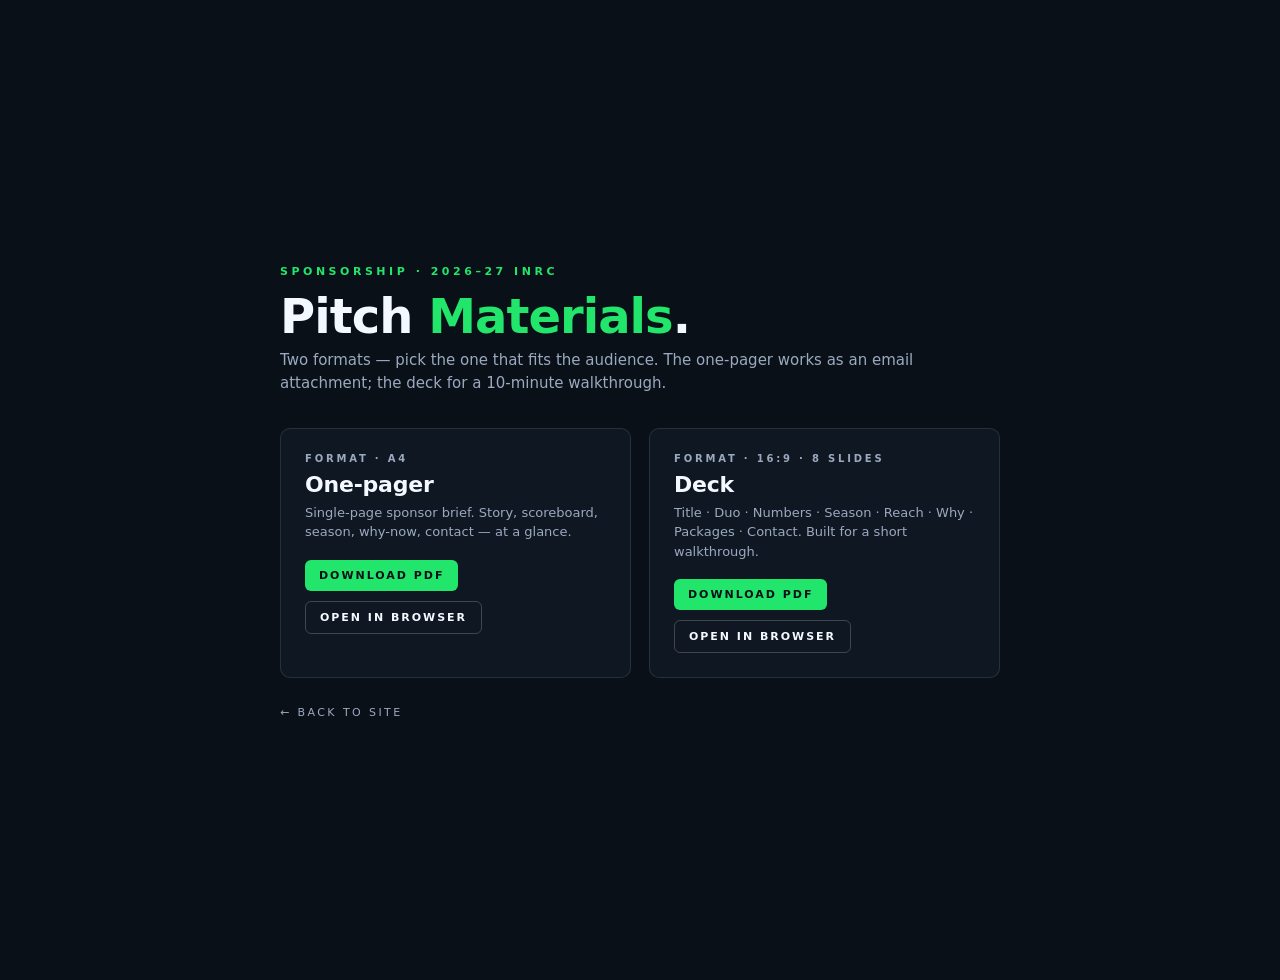
==== pitch/index.html @ 0ff7aa81 "Add pitch one-pager + 8-slide deck (HTML + PDF) New /pitch/ folder with: - one-pager.html — A4 portr" ====
<!DOCTYPE html>
<html lang="en">
<head>
<meta charset="UTF-8" />
<meta name="viewport" content="width=device-width, initial-scale=1" />
<title>Pitch Materials — Abhimanyu &amp; Vijay · INRC 2026–27</title>
<style>
  body { margin:0; background:#0a1018; color:#f4f8ff; font-family:-apple-system,BlinkMacSystemFont,'Segoe UI',Inter,system-ui,sans-serif; min-height:100vh; display:flex; align-items:center; justify-content:center; padding:40px 20px; }
  .wrap { max-width: 720px; width:100%; }
  .eyebrow { font-size:11px; letter-spacing:0.32em; color:#22e66b; font-weight:800; text-transform:uppercase; }
  h1 { font-size: clamp(32px, 5vw, 48px); line-height:1.05; margin: 12px 0 8px; letter-spacing:-0.02em; font-weight: 800; }
  h1 .a { color:#22e66b; }
  p.lede { color:#9ba9c0; font-size:15px; margin: 0 0 32px; line-height:1.55; }
  .grid { display:grid; grid-template-columns: 1fr 1fr; gap:18px; }
  @media (max-width: 600px) { .grid { grid-template-columns: 1fr; } }
  .card { background:#0f1722; border:1px solid rgba(255,255,255,0.10); border-radius:10px; padding:24px; transition: border-color .2s ease, transform .2s ease; }
  .card:hover { border-color: #22e66b; transform: translateY(-2px); }
  .card .t { font-size:10px; letter-spacing:0.28em; color:#9ba9c0; text-transform:uppercase; font-weight:700; }
  .card h3 { font-size:22px; margin:8px 0 6px; letter-spacing:-0.01em; }
  .card p { color:#9ba9c0; font-size:13px; margin:0 0 18px; line-height:1.5; }
  .card .actions { display:flex; gap:10px; flex-wrap:wrap; }
  .btn { display:inline-flex; align-items:center; gap:6px; padding:9px 14px; border-radius:6px; font-size:11px; font-weight:800; letter-spacing:0.18em; text-transform:uppercase; text-decoration:none; transition: all .15s ease; }
  .btn-primary { background:#22e66b; color:#0a1018; }
  .btn-primary:hover { background:#1bd35d; }
  .btn-ghost { border:1px solid rgba(255,255,255,0.20); color:#f4f8ff; }
  .btn-ghost:hover { border-color:#22e66b; color:#22e66b; }
  .back { display:inline-block; margin-top:28px; color:#9ba9c0; font-size:11px; letter-spacing:0.22em; text-transform:uppercase; text-decoration:none; }
  .back:hover { color:#22e66b; }
</style>
</head>
<body>
<div class="wrap">
  <span class="eyebrow">Sponsorship · 2026–27 INRC</span>
  <h1>Pitch <span class="a">Materials</span>.</h1>
  <p class="lede">Two formats — pick the one that fits the audience. The one-pager works as an email attachment; the deck for a 10-minute walkthrough.</p>

  <div class="grid">
    <div class="card">
      <div class="t">Format · A4</div>
      <h3>One-pager</h3>
      <p>Single-page sponsor brief. Story, scoreboard, season, why-now, contact — at a glance.</p>
      <div class="actions">
        <a class="btn btn-primary" href="abhimanyu-vijay-one-pager.pdf" download>Download PDF</a>
        <a class="btn btn-ghost" href="one-pager.html" target="_blank">Open in browser</a>
      </div>
    </div>
    <div class="card">
      <div class="t">Format · 16:9 · 8 slides</div>
      <h3>Deck</h3>
      <p>Title · Duo · Numbers · Season · Reach · Why · Packages · Contact. Built for a short walkthrough.</p>
      <div class="actions">
        <a class="btn btn-primary" href="abhimanyu-vijay-deck.pdf" download>Download PDF</a>
        <a class="btn btn-ghost" href="deck.html" target="_blank">Open in browser</a>
      </div>
    </div>
  </div>

  <a class="back" href="../index.html">← Back to site</a>
</div>
</body>
</html>
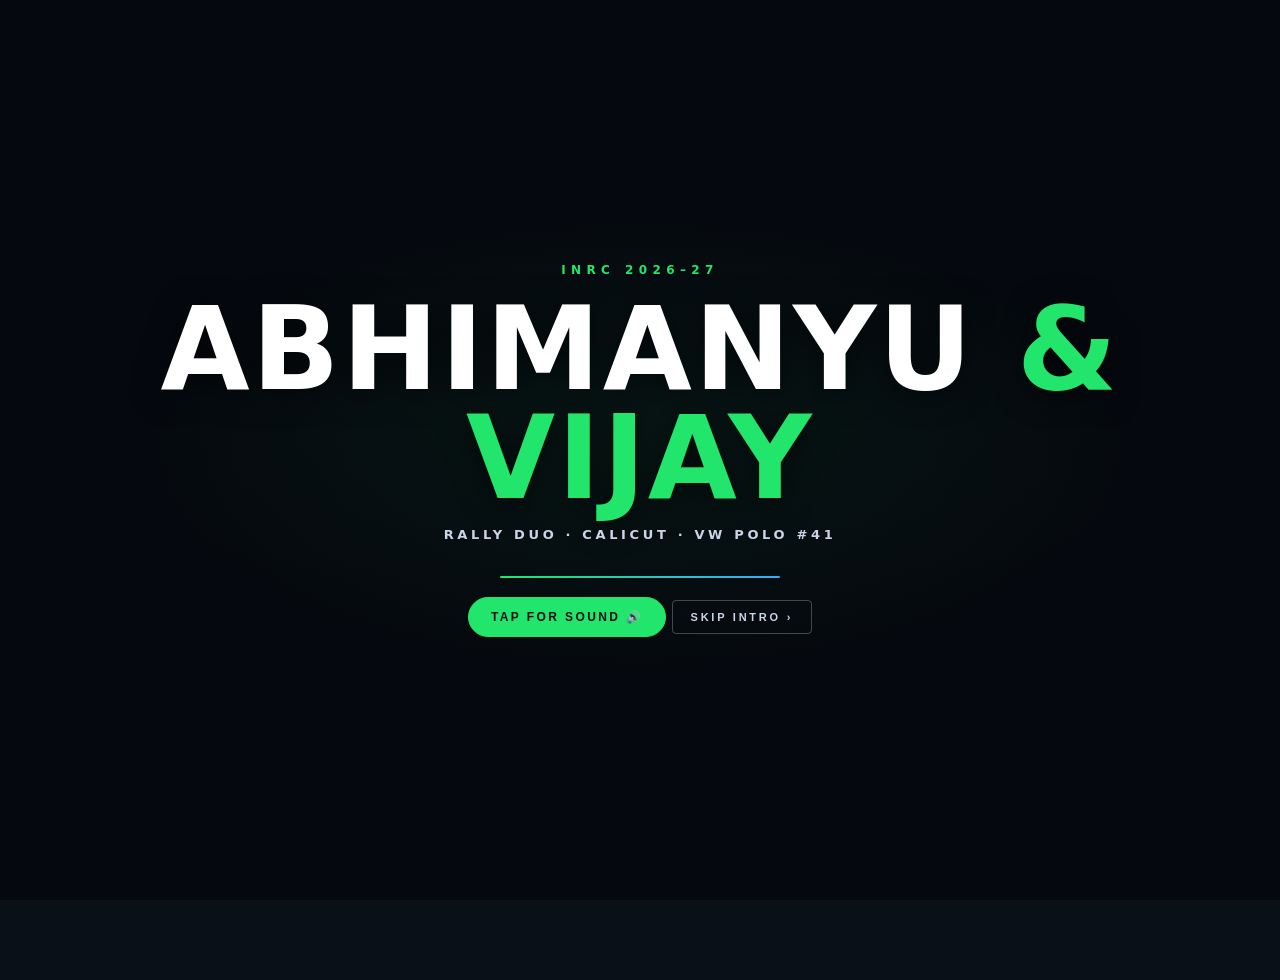
==== commit c176912c: "Production polish: hero CTA fix, OG tags, favicon, pitch loader, brand alignment Team validation pas" ====
--- a/pitch/index.html
+++ b/pitch/index.html
@@ -4,6 +4,26 @@
 <meta charset="UTF-8" />
 <meta name="viewport" content="width=device-width, initial-scale=1" />
 <title>Pitch Materials — Abhimanyu &amp; Vijay · INRC 2026–27</title>
+<meta name="description" content="One-pager and 8-slide deck for the 2026–27 INRC sponsorship campaign — download PDF or open in browser." />
+
+<!-- Favicon -->
+<link rel="icon" type="image/svg+xml" href="data:image/svg+xml,%3Csvg xmlns='http://www.w3.org/2000/svg' viewBox='0 0 64 64'%3E%3Crect width='64' height='64' rx='10' fill='%230a1018'/%3E%3Ctext x='32' y='46' text-anchor='middle' font-family='Arial Black,Arial,sans-serif' font-size='36' font-weight='900' fill='%2322e66b'%3E41%3C/text%3E%3C/svg%3E" />
+<link rel="apple-touch-icon" href="../assets/images/portrait-color.png" />
+
+<!-- Open Graph / Twitter -->
+<meta property="og:type" content="website" />
+<meta property="og:site_name" content="Abhimanyu &amp; Vijay · Rally Duo" />
+<meta property="og:title" content="Pitch Materials — Abhimanyu &amp; Vijay · INRC 2026–27" />
+<meta property="og:description" content="One-pager and 8-slide deck for the 2026–27 INRC sponsorship campaign." />
+<meta property="og:url" content="https://abhimanyusajeevan.github.io/abhimanyu-site/pitch/" />
+<meta property="og:image" content="https://abhimanyusajeevan.github.io/abhimanyu-site/assets/images/action-indore.jpg" />
+<meta property="og:locale" content="en_IN" />
+<meta name="twitter:card" content="summary_large_image" />
+<meta name="twitter:title" content="Pitch Materials — Abhimanyu &amp; Vijay · INRC 2026–27" />
+<meta name="twitter:description" content="One-pager and 8-slide deck for the 2026–27 INRC sponsorship campaign." />
+<meta name="twitter:image" content="https://abhimanyusajeevan.github.io/abhimanyu-site/assets/images/action-indore.jpg" />
+
+<link rel="stylesheet" href="../assets/css/chrome.css" />
 <style>
   body { margin:0; background:#0a1018; color:#f4f8ff; font-family:-apple-system,BlinkMacSystemFont,'Segoe UI',Inter,system-ui,sans-serif; min-height:100vh; display:flex; align-items:center; justify-content:center; padding:40px 20px; }
   .wrap { max-width: 720px; width:100%; }
@@ -57,5 +77,6 @@
 
   <a class="back" href="../index.html">← Back to site</a>
 </div>
+<script src="../assets/js/main.js"></script>
 </body>
 </html>
--- a/assets/css/chrome.css
+++ b/assets/css/chrome.css
@@ -0,0 +1,241 @@
+/* ==========================================================
+   chrome.css — shared site chrome (loader + floating CTAs)
+   Loaded on pitch pages (which don't include styles.css) so the
+   intro loader + floater can appear site-wide. On main pages
+   these rules are already defined in styles.css; re-linking here
+   is harmless (identical declarations).
+   ========================================================== */
+
+:root {
+  --chrome-accent: #22e66b;
+  --chrome-bg:     #05080e;
+  --chrome-text:   #f4f8ff;
+  --chrome-mute:   #c9d5e8;
+  --chrome-line:   rgba(255,255,255,0.15);
+}
+
+/* ---------- Intro loader ---------- */
+html.is-loading { overflow: hidden; }
+.site-loader {
+  position: fixed; inset: 0;
+  z-index: 9999;
+  background: var(--chrome-bg);
+  display: flex; align-items: center; justify-content: center;
+  overflow: hidden;
+  animation: loader-in 0.4s ease both;
+  font-family: -apple-system, BlinkMacSystemFont, 'Segoe UI', Inter, system-ui, sans-serif;
+}
+.site-loader__video {
+  position: absolute; inset: 0;
+  width: 100%; height: 100%;
+  object-fit: cover;
+  filter: contrast(1.08) saturate(1.1) brightness(0.9);
+}
+.site-loader__overlay {
+  position: absolute; inset: 0;
+  background:
+    linear-gradient(180deg, rgba(5,8,14,0.55) 0%, rgba(5,8,14,0.35) 45%, rgba(5,8,14,0.85) 100%),
+    radial-gradient(ellipse 60% 40% at 50% 50%, rgba(34,230,107,0.10), transparent 70%);
+}
+.site-loader__content {
+  position: relative;
+  text-align: center;
+  padding: 0 24px;
+  animation: loader-text 0.9s 0.15s cubic-bezier(0.2,0.8,0.2,1) both;
+}
+.site-loader__eyebrow {
+  font-weight: 800;
+  font-size: 12px;
+  letter-spacing: 0.45em;
+  color: var(--chrome-accent);
+  margin-bottom: 18px;
+  text-transform: uppercase;
+}
+.site-loader__title {
+  font-size: clamp(56px, 9vw, 128px);
+  line-height: 0.95;
+  color: #fff;
+  letter-spacing: 0.02em;
+  font-weight: 900;
+  text-shadow: 0 4px 30px rgba(0,0,0,0.55);
+  text-transform: uppercase;
+}
+.site-loader__title span { color: var(--chrome-accent); }
+.site-loader__sub {
+  font-weight: 600;
+  letter-spacing: 0.28em;
+  font-size: 13px;
+  text-transform: uppercase;
+  color: var(--chrome-mute);
+  margin-top: 14px;
+}
+.site-loader__bar {
+  width: min(280px, 60vw);
+  height: 2px;
+  margin: 34px auto 0;
+  background: rgba(255,255,255,0.12);
+  border-radius: 1px;
+  overflow: hidden;
+}
+.site-loader__bar span {
+  display: block;
+  height: 100%;
+  width: 30%;
+  background: linear-gradient(90deg, var(--chrome-accent), #38a9ff);
+  animation: loader-bar 3.6s cubic-bezier(0.65, 0.05, 0.35, 1) forwards;
+}
+.site-loader__skip {
+  margin-top: 22px;
+  background: transparent;
+  border: 1px solid rgba(255,255,255,0.25);
+  color: var(--chrome-mute);
+  padding: 10px 18px;
+  border-radius: 4px;
+  font-size: 11px;
+  font-weight: 700;
+  letter-spacing: 0.25em;
+  text-transform: uppercase;
+  cursor: pointer;
+  transition: all 0.2s ease;
+}
+.site-loader__skip:hover { border-color: var(--chrome-accent); color: var(--chrome-accent); }
+.site-loader__sound {
+  margin-top: 18px;
+  background: var(--chrome-accent);
+  border: 1px solid var(--chrome-accent);
+  color: #0a1018;
+  padding: 12px 22px;
+  border-radius: 999px;
+  font-size: 12px;
+  font-weight: 800;
+  letter-spacing: 0.2em;
+  text-transform: uppercase;
+  cursor: pointer;
+  transition: all 0.2s ease;
+  box-shadow: 0 0 0 0 rgba(34,230,107,0.4);
+  animation: sound-pulse 1.8s ease-in-out infinite;
+}
+.site-loader__sound:hover { transform: translateY(-1px); }
+.site-loader.has-sound .site-loader__sound { display: none; }
+@keyframes sound-pulse {
+  0%, 100% { box-shadow: 0 0 0 0 rgba(34,230,107,0.6); }
+  50%      { box-shadow: 0 0 0 14px rgba(34,230,107,0); }
+}
+.site-loader.is-out { animation: loader-out 0.8s ease forwards; }
+@keyframes loader-in  { from { opacity: 0; } to { opacity: 1; } }
+@keyframes loader-out { from { opacity: 1; } to { opacity: 0; visibility: hidden; } }
+@keyframes loader-text {
+  from { opacity: 0; transform: translateY(14px); }
+  to   { opacity: 1; transform: translateY(0); }
+}
+@keyframes loader-bar  { from { width: 0%; } to { width: 100%; } }
+@media (prefers-reduced-motion: reduce) {
+  .site-loader { display: none !important; }
+}
+
+/* ---------- Floating CTAs (proposal + contact) ---------- */
+.floater {
+  position: fixed;
+  bottom: 24px;
+  right: 24px;
+  z-index: 120;
+  display: flex;
+  flex-direction: column;
+  gap: 10px;
+  align-items: flex-end;
+  opacity: 0;
+  pointer-events: none;
+  transform: translateY(20px) scale(0.96);
+  transition: opacity 0.35s ease, transform 0.4s cubic-bezier(0.2, 0.8, 0.2, 1);
+  font-family: -apple-system, BlinkMacSystemFont, 'Segoe UI', Inter, system-ui, sans-serif;
+}
+.floater.is-visible {
+  opacity: 1;
+  pointer-events: auto;
+  transform: translateY(0) scale(1);
+}
+.floater-btn {
+  display: inline-flex;
+  align-items: center;
+  gap: 12px;
+  padding: 18px 28px;
+  border-radius: 999px;
+  font-weight: 800;
+  font-size: 14px;
+  letter-spacing: 0.22em;
+  text-transform: uppercase;
+  border: 1.5px solid var(--chrome-line);
+  background: rgba(10,16,24,0.95);
+  backdrop-filter: blur(14px);
+  -webkit-backdrop-filter: blur(14px);
+  color: var(--chrome-text);
+  box-shadow: 0 16px 48px rgba(0,0,0,0.55), 0 0 0 1px rgba(255,255,255,0.04) inset;
+  transition: all 0.25s ease;
+  cursor: pointer;
+  white-space: nowrap;
+  text-decoration: none;
+}
+.floater-btn:hover {
+  transform: translateY(-2px);
+  border-color: var(--chrome-accent);
+  color: var(--chrome-accent);
+}
+.floater-btn.is-primary {
+  background: var(--chrome-accent);
+  color: #0a0a0a;
+  border-color: var(--chrome-accent);
+  font-size: 15px;
+  padding: 20px 30px;
+  box-shadow: 0 18px 54px rgba(34,230,107,0.55), 0 0 0 1px rgba(0,0,0,0.1) inset;
+  position: relative;
+  overflow: visible;
+}
+.floater-btn.is-primary:hover {
+  background: #fff;
+  color: #0a0a0a;
+  border-color: #fff;
+  box-shadow: 0 18px 50px rgba(34,230,107,0.5);
+}
+.floater-btn svg { width: 18px; height: 18px; }
+.floater-btn.is-primary svg { width: 20px; height: 20px; }
+.floater-btn.is-primary::after {
+  content: '';
+  position: absolute;
+  inset: 0;
+  border-radius: 999px;
+  border: 2px solid var(--chrome-accent);
+  opacity: 0;
+  animation: floater-ring 2.4s ease-out infinite;
+  pointer-events: none;
+}
+@keyframes floater-ring {
+  0%   { opacity: 0.55; transform: scale(1); }
+  100% { opacity: 0; transform: scale(1.35); }
+}
+.floater-close {
+  align-self: flex-end;
+  margin-bottom: -4px;
+  width: 22px; height: 22px;
+  border-radius: 50%;
+  background: rgba(10,16,24,0.92);
+  border: 1px solid var(--chrome-line);
+  color: var(--chrome-mute);
+  display: none;
+  cursor: pointer;
+  font-size: 14px;
+  line-height: 1;
+}
+.floater.is-dismissed { display: none; }
+
+@media (max-width: 768px) {
+  .floater { bottom: 16px; right: 16px; gap: 8px; }
+  .floater-btn { padding: 14px 20px; font-size: 12px; letter-spacing: 0.18em; }
+  .floater-btn.is-primary { padding: 15px 22px; font-size: 13px; }
+  .floater-btn .label-long { display: none; }
+  .floater-close { display: inline-flex; align-items: center; justify-content: center; }
+}
+
+/* Hide loader + floater on print */
+@media print {
+  .site-loader, .floater { display: none !important; }
+}
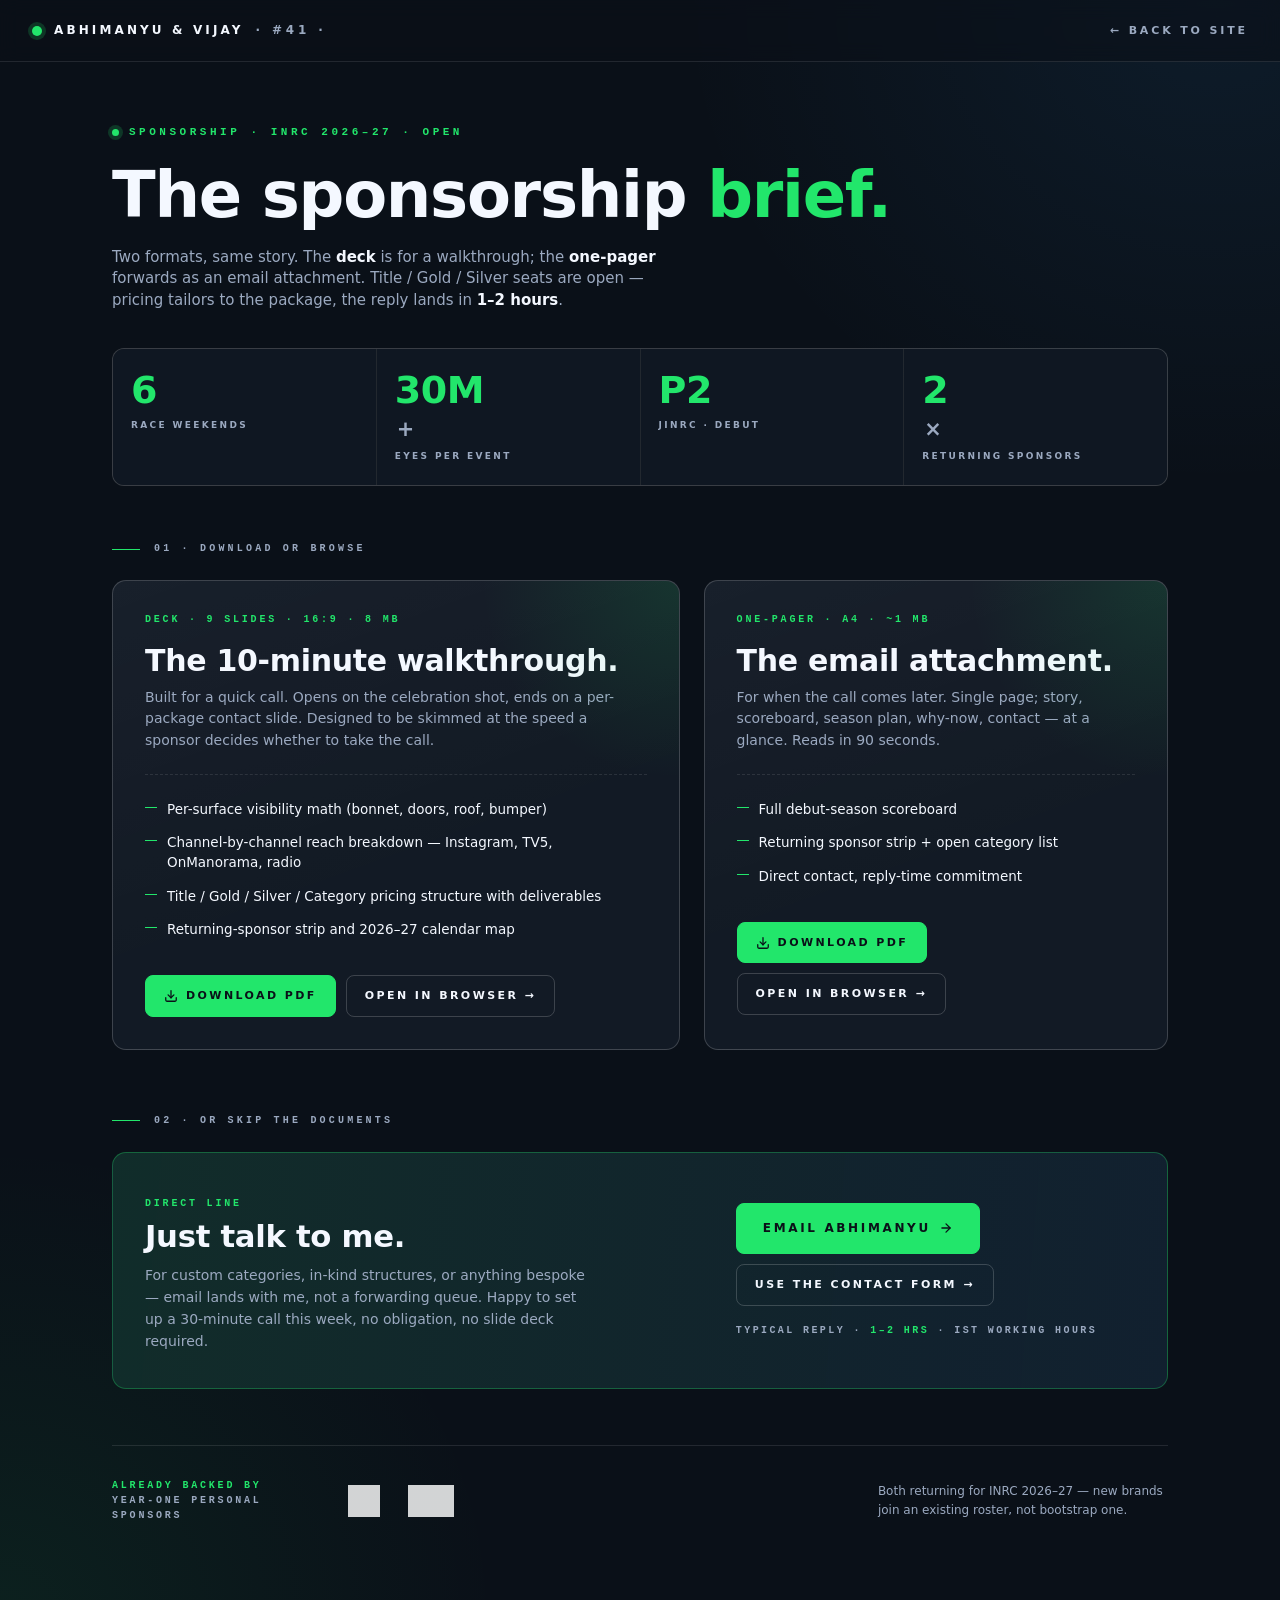
==== commit 405a89af: "Proposal page: rewrite as a sponsor-facing brief, not a file picker The previous /pitch/ landing pag" ====
--- a/pitch/index.html
+++ b/pitch/index.html
@@ -4,7 +4,7 @@
 <meta charset="UTF-8" />
 <meta name="viewport" content="width=device-width, initial-scale=1" />
 <title>Pitch Materials — Abhimanyu &amp; Vijay · INRC 2026–27</title>
-<meta name="description" content="One-pager and 8-slide deck for the 2026–27 INRC sponsorship campaign — download PDF or open in browser." />
+<meta name="description" content="Sponsorship brief for Abhimanyu &amp; Vijay's INRC 2026–27 campaign — deck + one-pager. Title / Gold / Silver seats open. Reply within 1–2 hours." />
 
 <!-- Favicon -->
 <link rel="icon" type="image/svg+xml" href="data:image/svg+xml,%3Csvg xmlns='http://www.w3.org/2000/svg' viewBox='0 0 64 64'%3E%3Crect width='64' height='64' rx='10' fill='%230a1018'/%3E%3Ctext x='32' y='46' text-anchor='middle' font-family='Arial Black,Arial,sans-serif' font-size='36' font-weight='900' fill='%2322e66b'%3E41%3C/text%3E%3C/svg%3E" />
@@ -13,70 +13,504 @@
 <!-- Open Graph / Twitter -->
 <meta property="og:type" content="website" />
 <meta property="og:site_name" content="Abhimanyu &amp; Vijay · Rally Duo" />
-<meta property="og:title" content="Pitch Materials — Abhimanyu &amp; Vijay · INRC 2026–27" />
-<meta property="og:description" content="One-pager and 8-slide deck for the 2026–27 INRC sponsorship campaign." />
+<meta property="og:title" content="Sponsorship Brief — Abhimanyu &amp; Vijay · INRC 2026–27" />
+<meta property="og:description" content="The deck + one-pager for INRC 2026–27. Title / Gold / Silver seats open. Reply within 1–2 hours." />
 <meta property="og:url" content="https://abhimanyusajeevan.github.io/abhimanyu-site/pitch/" />
 <meta property="og:image" content="https://abhimanyusajeevan.github.io/abhimanyu-site/assets/images/action-indore.jpg" />
 <meta property="og:locale" content="en_IN" />
 <meta name="twitter:card" content="summary_large_image" />
-<meta name="twitter:title" content="Pitch Materials — Abhimanyu &amp; Vijay · INRC 2026–27" />
-<meta name="twitter:description" content="One-pager and 8-slide deck for the 2026–27 INRC sponsorship campaign." />
+<meta name="twitter:title" content="Sponsorship Brief — Abhimanyu &amp; Vijay · INRC 2026–27" />
+<meta name="twitter:description" content="The deck + one-pager for INRC 2026–27. Title / Gold / Silver seats open. Reply within 1–2 hours." />
 <meta name="twitter:image" content="https://abhimanyusajeevan.github.io/abhimanyu-site/assets/images/action-indore.jpg" />
 
 <link rel="stylesheet" href="../assets/css/chrome.css" />
 <style>
-  body { margin:0; background:#0a1018; color:#f4f8ff; font-family:-apple-system,BlinkMacSystemFont,'Segoe UI',Inter,system-ui,sans-serif; min-height:100vh; display:flex; align-items:center; justify-content:center; padding:40px 20px; }
-  .wrap { max-width: 720px; width:100%; }
-  .eyebrow { font-size:11px; letter-spacing:0.32em; color:#22e66b; font-weight:800; text-transform:uppercase; }
-  h1 { font-size: clamp(32px, 5vw, 48px); line-height:1.05; margin: 12px 0 8px; letter-spacing:-0.02em; font-weight: 800; }
-  h1 .a { color:#22e66b; }
-  p.lede { color:#9ba9c0; font-size:15px; margin: 0 0 32px; line-height:1.55; }
-  .grid { display:grid; grid-template-columns: 1fr 1fr; gap:18px; }
-  @media (max-width: 600px) { .grid { grid-template-columns: 1fr; } }
-  .card { background:#0f1722; border:1px solid rgba(255,255,255,0.10); border-radius:10px; padding:24px; transition: border-color .2s ease, transform .2s ease; }
-  .card:hover { border-color: #22e66b; transform: translateY(-2px); }
-  .card .t { font-size:10px; letter-spacing:0.28em; color:#9ba9c0; text-transform:uppercase; font-weight:700; }
-  .card h3 { font-size:22px; margin:8px 0 6px; letter-spacing:-0.01em; }
-  .card p { color:#9ba9c0; font-size:13px; margin:0 0 18px; line-height:1.5; }
-  .card .actions { display:flex; gap:10px; flex-wrap:wrap; }
-  .btn { display:inline-flex; align-items:center; gap:6px; padding:9px 14px; border-radius:6px; font-size:11px; font-weight:800; letter-spacing:0.18em; text-transform:uppercase; text-decoration:none; transition: all .15s ease; }
-  .btn-primary { background:#22e66b; color:#0a1018; }
-  .btn-primary:hover { background:#1bd35d; }
-  .btn-ghost { border:1px solid rgba(255,255,255,0.20); color:#f4f8ff; }
-  .btn-ghost:hover { border-color:#22e66b; color:#22e66b; }
-  .back { display:inline-block; margin-top:28px; color:#9ba9c0; font-size:11px; letter-spacing:0.22em; text-transform:uppercase; text-decoration:none; }
-  .back:hover { color:#22e66b; }
+  :root {
+    --bg:      #0a1018;
+    --bg-2:    #0f1722;
+    --line:    rgba(255,255,255,0.10);
+    --line-2:  rgba(255,255,255,0.18);
+    --text:    #f4f8ff;
+    --mute:    #9ba9c0;
+    --accent:  #22e66b;
+    --blue:    #38a9ff;
+  }
+  * { box-sizing: border-box; }
+  html, body { margin: 0; }
+  body {
+    background:
+      radial-gradient(ellipse 70% 50% at 95% 0%, rgba(56,169,255,0.08), transparent 60%),
+      radial-gradient(ellipse 60% 45% at 0% 100%, rgba(34,230,107,0.08), transparent 65%),
+      var(--bg);
+    color: var(--text);
+    font-family: -apple-system, BlinkMacSystemFont, 'Segoe UI', Inter, system-ui, sans-serif;
+    min-height: 100vh;
+    line-height: 1.45;
+  }
+
+  /* ── Top nav strip ───────────────────────────────────────── */
+  .pitch-nav {
+    display: flex; align-items: center; justify-content: space-between;
+    padding: 22px 32px;
+    border-bottom: 1px solid var(--line);
+    background: rgba(10,16,24,0.6);
+    backdrop-filter: blur(10px);
+    -webkit-backdrop-filter: blur(10px);
+    position: sticky; top: 0; z-index: 10;
+  }
+  .pitch-brand {
+    display: inline-flex; align-items: center; gap: 12px;
+    font-size: 12px;
+    font-weight: 800;
+    letter-spacing: 0.26em;
+    color: var(--text);
+  }
+  .pitch-brand .dot {
+    width: 10px; height: 10px;
+    background: var(--accent);
+    border-radius: 50%;
+    box-shadow: 0 0 0 4px rgba(34,230,107,0.18);
+  }
+  .pitch-brand .sub { color: var(--mute); font-weight: 600; letter-spacing: 0.32em; }
+  .pitch-back {
+    color: var(--mute);
+    font-size: 11px;
+    letter-spacing: 0.26em;
+    text-transform: uppercase;
+    text-decoration: none;
+    font-weight: 700;
+    transition: color 0.2s ease;
+  }
+  .pitch-back:hover { color: var(--accent); }
+
+  /* ── Layout container ─────────────────────────────────────── */
+  .pitch-wrap {
+    max-width: 1120px;
+    margin: 0 auto;
+    padding: 56px 32px 96px;
+  }
+
+  /* ── Hero block ───────────────────────────────────────────── */
+  .pitch-hero { margin-bottom: 56px; }
+  .pitch-hero .eyebrow {
+    display: inline-block;
+    font-family: 'Menlo', 'Courier New', monospace;
+    font-size: 11px;
+    letter-spacing: 0.32em;
+    color: var(--accent);
+    font-weight: 700;
+    text-transform: uppercase;
+    margin-bottom: 22px;
+  }
+  .pitch-hero .eyebrow::before {
+    content: '';
+    display: inline-block;
+    width: 7px; height: 7px;
+    border-radius: 50%;
+    background: var(--accent);
+    box-shadow: 0 0 0 4px rgba(34,230,107,0.18);
+    margin-right: 10px;
+    vertical-align: middle;
+    animation: dot-pulse 1.6s ease-in-out infinite;
+  }
+  @keyframes dot-pulse {
+    0%, 100% { box-shadow: 0 0 0 4px rgba(34,230,107,0.18); }
+    50%      { box-shadow: 0 0 0 8px rgba(34,230,107,0); }
+  }
+  .pitch-hero h1 {
+    font-size: clamp(36px, 5.5vw, 64px);
+    line-height: 1.02;
+    letter-spacing: -0.02em;
+    margin: 0 0 18px;
+    font-weight: 800;
+    max-width: 18ch;
+  }
+  .pitch-hero h1 .a { color: var(--accent); }
+  .pitch-hero .lede {
+    color: var(--mute);
+    font-size: clamp(15px, 1.1vw, 17px);
+    max-width: 60ch;
+    margin: 0 0 36px;
+  }
+  .pitch-hero .lede strong { color: var(--text); font-weight: 600; }
+
+  /* Stat strip */
+  .pitch-stats {
+    display: grid;
+    grid-template-columns: repeat(4, 1fr);
+    gap: 1px;
+    background: var(--line);
+    border: 1px solid var(--line);
+    border-radius: 12px;
+    overflow: hidden;
+    list-style: none;
+    margin: 0;
+    padding: 0;
+  }
+  .pitch-stats li {
+    background: var(--bg-2);
+    padding: 22px 18px;
+  }
+  .pitch-stats li strong {
+    display: block;
+    font-size: clamp(26px, 3vw, 38px);
+    font-weight: 800;
+    letter-spacing: -0.01em;
+    color: var(--accent);
+    line-height: 1;
+  }
+  .pitch-stats li strong .u {
+    color: var(--mute);
+    font-size: 0.55em;
+    font-weight: 600;
+    margin-left: 2px;
+  }
+  .pitch-stats li span {
+    display: block;
+    margin-top: 10px;
+    font-size: 9px;
+    font-weight: 800;
+    letter-spacing: 0.26em;
+    text-transform: uppercase;
+    color: var(--mute);
+  }
+  @media (max-width: 720px) {
+    .pitch-stats { grid-template-columns: repeat(2, 1fr); }
+  }
+
+  /* ── Section label common ─────────────────────────────────── */
+  .pitch-section-label {
+    display: flex; align-items: center; gap: 14px;
+    margin-bottom: 24px;
+    font-family: 'Menlo', 'Courier New', monospace;
+    font-size: 10px;
+    letter-spacing: 0.32em;
+    color: var(--mute);
+    text-transform: uppercase;
+    font-weight: 700;
+  }
+  .pitch-section-label::before {
+    content: '';
+    width: 28px; height: 1px;
+    background: var(--accent);
+  }
+
+  /* ── Download cards ───────────────────────────────────────── */
+  .pitch-cards {
+    display: grid;
+    grid-template-columns: 1.1fr 0.9fr;
+    gap: 24px;
+    margin-bottom: 64px;
+  }
+  @media (max-width: 860px) {
+    .pitch-cards { grid-template-columns: 1fr; }
+  }
+  .pitch-card {
+    background:
+      linear-gradient(160deg, rgba(255,255,255,0.04), rgba(255,255,255,0.01) 60%),
+      var(--bg-2);
+    border: 1px solid var(--line-2);
+    border-radius: 14px;
+    padding: 32px;
+    position: relative;
+    overflow: hidden;
+    transition: transform 0.3s cubic-bezier(0.2, 0.8, 0.2, 1), border-color 0.3s ease;
+  }
+  .pitch-card:hover { border-color: rgba(34,230,107,0.5); transform: translateY(-4px); }
+  .pitch-card::before {
+    /* Subtle accent corner glow */
+    content: '';
+    position: absolute;
+    top: 0; right: 0;
+    width: 200px; height: 200px;
+    background: radial-gradient(ellipse at top right, rgba(34,230,107,0.12), transparent 70%);
+    pointer-events: none;
+  }
+  .pitch-card-mark {
+    font-family: 'Menlo', 'Courier New', monospace;
+    font-size: 10px;
+    letter-spacing: 0.28em;
+    text-transform: uppercase;
+    color: var(--accent);
+    font-weight: 700;
+    margin-bottom: 16px;
+  }
+  .pitch-card h2 {
+    font-size: clamp(24px, 2.4vw, 30px);
+    line-height: 1.1;
+    letter-spacing: -0.01em;
+    margin: 0 0 10px;
+    font-weight: 800;
+  }
+  .pitch-card .desc {
+    color: var(--mute);
+    font-size: 14px;
+    margin: 0 0 22px;
+    line-height: 1.55;
+  }
+  .pitch-card-inside {
+    list-style: none;
+    margin: 0 0 28px;
+    padding: 18px 0 0;
+    border-top: 1px dashed var(--line);
+  }
+  .pitch-card-inside li {
+    position: relative;
+    padding: 7px 0 7px 22px;
+    font-size: 13.5px;
+    color: var(--text);
+    line-height: 1.45;
+  }
+  .pitch-card-inside li::before {
+    content: '';
+    position: absolute;
+    left: 0; top: 14px;
+    width: 12px; height: 1px;
+    background: var(--accent);
+  }
+  .pitch-card-actions {
+    display: flex; gap: 10px; flex-wrap: wrap;
+  }
+  .btn {
+    display: inline-flex; align-items: center; gap: 8px;
+    padding: 12px 18px;
+    border-radius: 8px;
+    font-size: 11px;
+    font-weight: 800;
+    letter-spacing: 0.22em;
+    text-transform: uppercase;
+    text-decoration: none;
+    transition: all 0.2s ease;
+    border: 1px solid transparent;
+  }
+  .btn svg { width: 14px; height: 14px; }
+  .btn-primary {
+    background: var(--accent);
+    color: #0a1018;
+    border-color: var(--accent);
+  }
+  .btn-primary:hover {
+    background: #fff;
+    border-color: #fff;
+    transform: translateY(-1px);
+    box-shadow: 0 12px 24px rgba(34,230,107,0.25);
+  }
+  .btn-ghost {
+    color: var(--text);
+    border-color: var(--line-2);
+    background: transparent;
+  }
+  .btn-ghost:hover { border-color: var(--accent); color: var(--accent); }
+  .btn-big { padding: 16px 26px; font-size: 12px; }
+
+  /* ── Direct contact band ──────────────────────────────────── */
+  .pitch-direct {
+    background:
+      linear-gradient(95deg, rgba(34,230,107,0.10), rgba(56,169,255,0.06)),
+      var(--bg-2);
+    border: 1px solid rgba(34,230,107,0.30);
+    border-radius: 14px;
+    padding: 36px 32px;
+    margin-bottom: 56px;
+    display: grid;
+    grid-template-columns: 1.4fr 1fr;
+    gap: 32px;
+    align-items: center;
+  }
+  @media (max-width: 720px) {
+    .pitch-direct { grid-template-columns: 1fr; padding: 28px 24px; }
+  }
+  .pitch-direct h3 {
+    font-size: clamp(24px, 2.4vw, 32px);
+    line-height: 1.08;
+    letter-spacing: -0.01em;
+    margin: 8px 0 12px;
+    font-weight: 800;
+  }
+  .pitch-direct .label {
+    font-family: 'Menlo', 'Courier New', monospace;
+    font-size: 10px;
+    letter-spacing: 0.28em;
+    color: var(--accent);
+    font-weight: 700;
+    text-transform: uppercase;
+  }
+  .pitch-direct p {
+    margin: 0;
+    color: var(--mute);
+    font-size: 14px;
+    line-height: 1.55;
+    max-width: 50ch;
+  }
+  .pitch-direct .pitch-direct-cta {
+    display: flex; flex-direction: column; gap: 10px; align-items: flex-start;
+  }
+  @media (max-width: 720px) {
+    .pitch-direct .pitch-direct-cta { flex-direction: row; flex-wrap: wrap; }
+  }
+  .pitch-direct .reply-time {
+    margin-top: 8px;
+    font-family: 'Menlo', 'Courier New', monospace;
+    font-size: 10px;
+    letter-spacing: 0.24em;
+    color: var(--mute);
+    font-weight: 700;
+    text-transform: uppercase;
+  }
+  .pitch-direct .reply-time strong { color: var(--accent); }
+
+  /* ── Trust strip ──────────────────────────────────────────── */
+  .pitch-trust {
+    display: grid;
+    grid-template-columns: 200px 1fr;
+    gap: 36px;
+    align-items: center;
+    padding-top: 32px;
+    border-top: 1px solid var(--line);
+  }
+  @media (max-width: 720px) {
+    .pitch-trust { grid-template-columns: 1fr; gap: 18px; }
+  }
+  .pitch-trust .trust-label {
+    font-family: 'Menlo', 'Courier New', monospace;
+    font-size: 10px;
+    letter-spacing: 0.28em;
+    color: var(--mute);
+    font-weight: 700;
+    text-transform: uppercase;
+    line-height: 1.5;
+  }
+  .pitch-trust .trust-label strong { color: var(--accent); display: block; }
+  .pitch-trust .trust-row {
+    display: flex; gap: 28px; align-items: center; flex-wrap: wrap;
+  }
+  .pitch-trust .trust-row img {
+    height: 32px;
+    width: auto;
+    opacity: 0.82;
+    filter: brightness(0) invert(1);
+    transition: opacity 0.2s ease;
+  }
+  .pitch-trust .trust-row img:hover { opacity: 1; }
+  .pitch-trust .trust-note {
+    color: var(--mute);
+    font-size: 12px;
+    margin-left: auto;
+    max-width: 38ch;
+    line-height: 1.55;
+  }
+  @media (max-width: 720px) {
+    .pitch-trust .trust-note { margin-left: 0; }
+    .pitch-trust .trust-row img { height: 26px; }
+  }
 </style>
 </head>
 <body>
-<div class="wrap">
-  <span class="eyebrow">Sponsorship · 2026–27 INRC</span>
-  <h1>Pitch <span class="a">Materials</span>.</h1>
-  <p class="lede">Two formats — pick the one that fits the audience. The one-pager works as an email attachment; the deck for a 10-minute walkthrough.</p>
-
-  <div class="grid">
-    <div class="card">
-      <div class="t">Format · A4</div>
-      <h3>One-pager</h3>
-      <p>Single-page sponsor brief. Story, scoreboard, season, why-now, contact — at a glance.</p>
-      <div class="actions">
-        <a class="btn btn-primary" href="abhimanyu-vijay-one-pager.pdf" download>Download PDF</a>
-        <a class="btn btn-ghost" href="one-pager.html" target="_blank">Open in browser</a>
+
+<header class="pitch-nav">
+  <a class="pitch-brand" href="../index.html" style="text-decoration:none;">
+    <span class="dot" aria-hidden="true"></span>
+    <span>ABHIMANYU &amp; VIJAY</span>
+    <span class="sub">· #41 ·</span>
+  </a>
+  <a class="pitch-back" href="../index.html">← Back to site</a>
+</header>
+
+<main class="pitch-wrap">
+
+  <!-- HERO -->
+  <section class="pitch-hero">
+    <span class="eyebrow">SPONSORSHIP · INRC 2026–27 · OPEN</span>
+    <h1>The sponsorship <span class="a">brief.</span></h1>
+    <p class="lede">
+      Two formats, same story. The <strong>deck</strong> is for a walkthrough; the <strong>one-pager</strong> forwards as an email attachment. Title / Gold / Silver seats are open — pricing tailors to the package, the reply lands in <strong>1&ndash;2 hours</strong>.
+    </p>
+    <ul class="pitch-stats">
+      <li><strong>6</strong><span>Race weekends</span></li>
+      <li><strong>30M<span class="u">+</span></strong><span>Eyes per event</span></li>
+      <li><strong>P2</strong><span>JINRC · debut</span></li>
+      <li><strong>2<span class="u">×</span></strong><span>Returning sponsors</span></li>
+    </ul>
+  </section>
+
+  <!-- DOWNLOAD CARDS -->
+  <div class="pitch-section-label">01 · Download or browse</div>
+  <section class="pitch-cards">
+    <article class="pitch-card">
+      <div class="pitch-card-mark">DECK · 9 slides · 16:9 · 8 MB</div>
+      <h2>The 10-minute walkthrough.</h2>
+      <p class="desc">Built for a quick call. Opens on the celebration shot, ends on a per-package contact slide. Designed to be skimmed at the speed a sponsor decides whether to take the call.</p>
+      <ul class="pitch-card-inside">
+        <li>Per-surface visibility math (bonnet, doors, roof, bumper)</li>
+        <li>Channel-by-channel reach breakdown — Instagram, TV5, OnManorama, radio</li>
+        <li>Title / Gold / Silver / Category pricing structure with deliverables</li>
+        <li>Returning-sponsor strip and 2026–27 calendar map</li>
+      </ul>
+      <div class="pitch-card-actions">
+        <a class="btn btn-primary" href="abhimanyu-vijay-deck.pdf" download>
+          <svg viewBox="0 0 24 24" fill="none" stroke="currentColor" stroke-width="2.2" stroke-linecap="round" stroke-linejoin="round"><path d="M21 15v4a2 2 0 0 1-2 2H5a2 2 0 0 1-2-2v-4"/><polyline points="7 10 12 15 17 10"/><line x1="12" y1="15" x2="12" y2="3"/></svg>
+          Download PDF
+        </a>
+        <a class="btn btn-ghost" href="deck.html" target="_blank" rel="noopener">
+          Open in browser →
+        </a>
       </div>
+    </article>
+
+    <article class="pitch-card">
+      <div class="pitch-card-mark">ONE-PAGER · A4 · ~1 MB</div>
+      <h2>The email attachment.</h2>
+      <p class="desc">For when the call comes later. Single page; story, scoreboard, season plan, why-now, contact — at a glance. Reads in 90 seconds.</p>
+      <ul class="pitch-card-inside">
+        <li>Full debut-season scoreboard</li>
+        <li>Returning sponsor strip + open category list</li>
+        <li>Direct contact, reply-time commitment</li>
+      </ul>
+      <div class="pitch-card-actions">
+        <a class="btn btn-primary" href="abhimanyu-vijay-one-pager.pdf" download>
+          <svg viewBox="0 0 24 24" fill="none" stroke="currentColor" stroke-width="2.2" stroke-linecap="round" stroke-linejoin="round"><path d="M21 15v4a2 2 0 0 1-2 2H5a2 2 0 0 1-2-2v-4"/><polyline points="7 10 12 15 17 10"/><line x1="12" y1="15" x2="12" y2="3"/></svg>
+          Download PDF
+        </a>
+        <a class="btn btn-ghost" href="one-pager.html" target="_blank" rel="noopener">
+          Open in browser →
+        </a>
+      </div>
+    </article>
+  </section>
+
+  <!-- DIRECT TALK -->
+  <div class="pitch-section-label">02 · Or skip the documents</div>
+  <section class="pitch-direct">
+    <div>
+      <span class="label">Direct line</span>
+      <h3>Just talk to me.</h3>
+      <p>For custom categories, in-kind structures, or anything bespoke — email lands with me, not a forwarding queue. Happy to set up a 30-minute call this week, no obligation, no slide deck required.</p>
     </div>
-    <div class="card">
-      <div class="t">Format · 16:9 · 8 slides</div>
-      <h3>Deck</h3>
-      <p>Title · Duo · Numbers · Season · Reach · Why · Packages · Contact. Built for a short walkthrough.</p>
-      <div class="actions">
-        <a class="btn btn-primary" href="abhimanyu-vijay-deck.pdf" download>Download PDF</a>
-        <a class="btn btn-ghost" href="deck.html" target="_blank">Open in browser</a>
-      </div>
+    <div class="pitch-direct-cta">
+      <a class="btn btn-primary btn-big" href="mailto:abhimanyusajeevan@gmail.com?subject=INRC%202026%E2%80%9327%20Sponsorship%20Enquiry">
+        Email Abhimanyu
+        <svg viewBox="0 0 24 24" fill="none" stroke="currentColor" stroke-width="2.2" stroke-linecap="round" stroke-linejoin="round"><line x1="5" y1="12" x2="19" y2="12"/><polyline points="12 5 19 12 12 19"/></svg>
+      </a>
+      <a class="btn btn-ghost" href="../contact.html">Use the contact form →</a>
+      <div class="reply-time">Typical reply · <strong>1–2 hrs</strong> · IST working hours</div>
     </div>
-  </div>
-
-  <a class="back" href="../index.html">← Back to site</a>
-</div>
+  </section>
+
+  <!-- TRUST STRIP -->
+  <section class="pitch-trust">
+    <div class="trust-label">
+      <strong>Already backed by</strong>
+      Year-one personal sponsors
+    </div>
+    <div class="trust-row">
+      <img src="../assets/logos/jk-tyre.png" alt="JK Tyre" />
+      <img src="../assets/logos/turbotonic.png" alt="Turbo Tonic" />
+      <span class="trust-note">Both returning for INRC 2026–27 — new brands join an existing roster, not bootstrap one.</span>
+    </div>
+  </section>
+
+</main>
+
 <script src="../assets/js/main.js"></script>
 </body>
 </html>
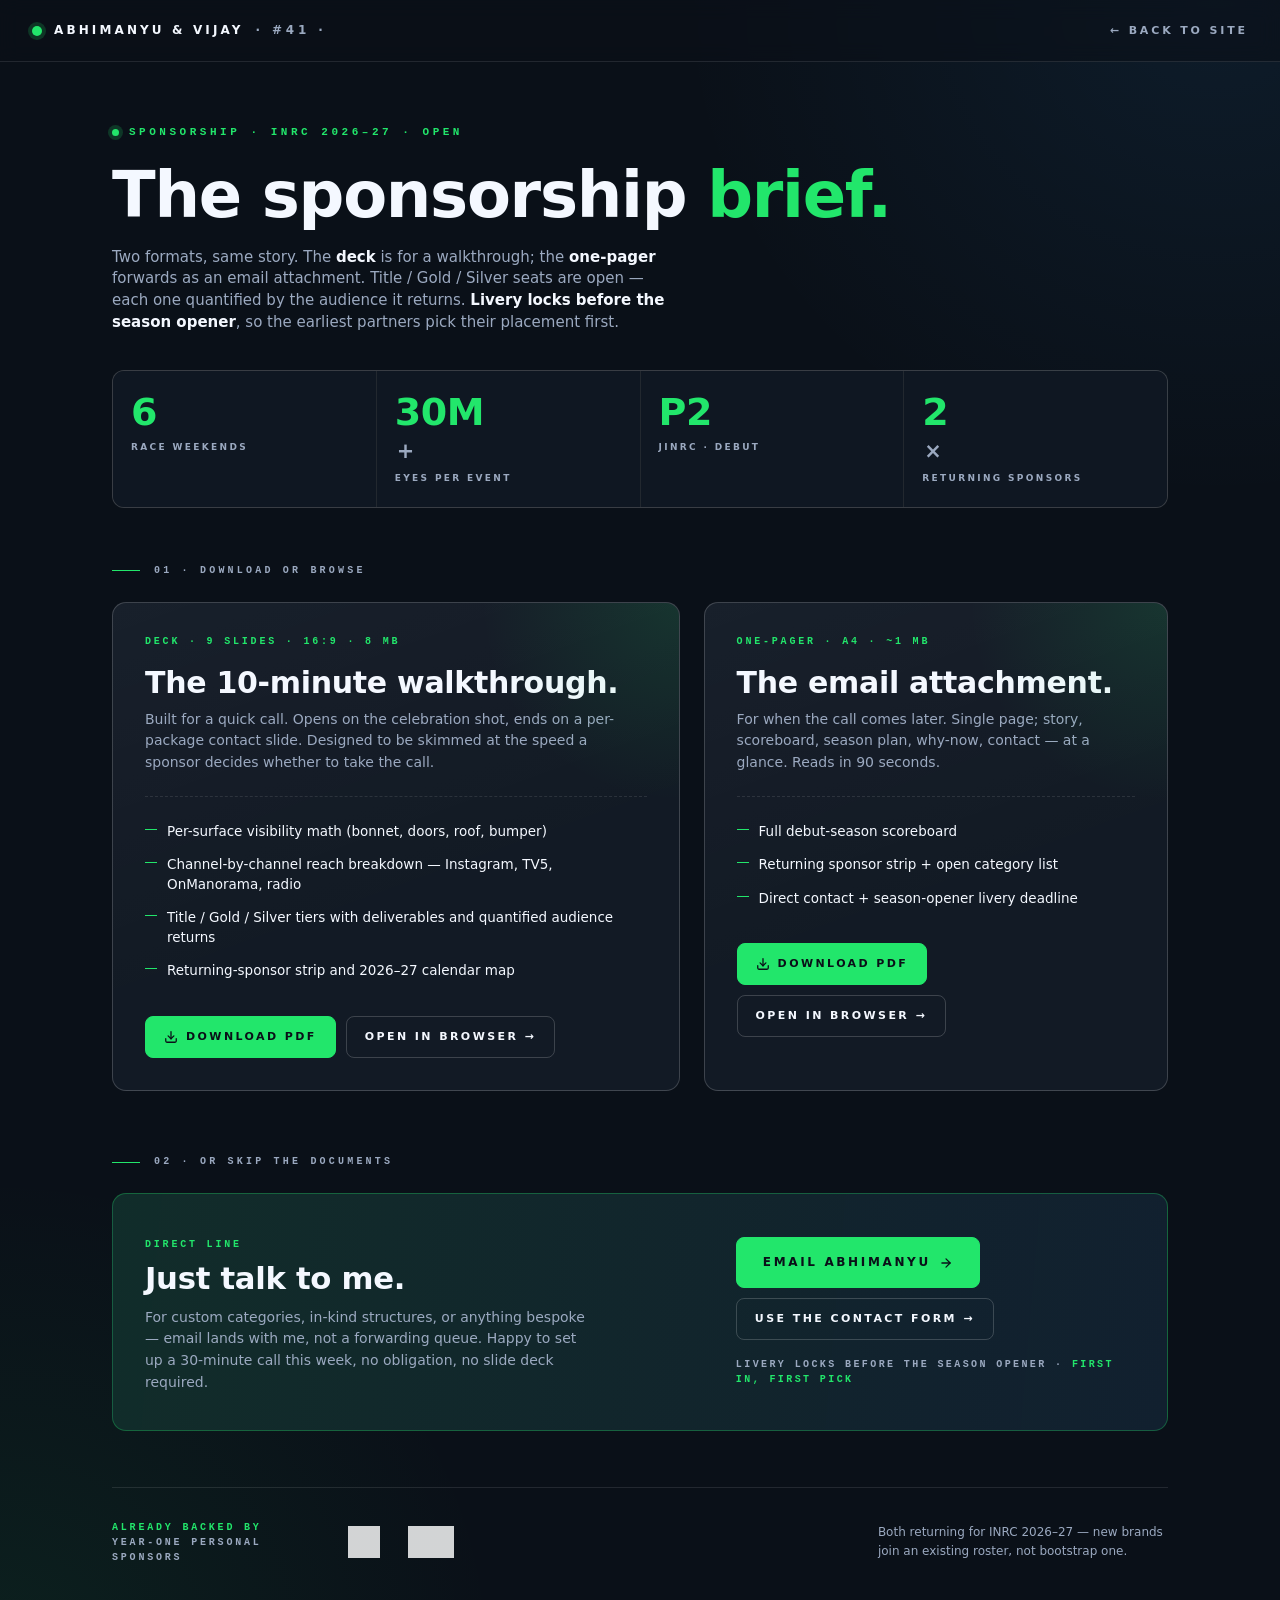
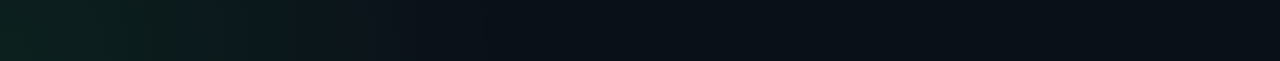
==== commit 90d2a63e: "Sponsorship deck: quantify ROI, flagship Title, confident deadline Incorporates investor/sponsor fee" ====
--- a/pitch/index.html
+++ b/pitch/index.html
@@ -4,7 +4,7 @@
 <meta charset="UTF-8" />
 <meta name="viewport" content="width=device-width, initial-scale=1" />
 <title>Pitch Materials — Abhimanyu &amp; Vijay · INRC 2026–27</title>
-<meta name="description" content="Sponsorship brief for Abhimanyu &amp; Vijay's INRC 2026–27 campaign — deck + one-pager. Title / Gold / Silver seats open. Reply within 1–2 hours." />
+<meta name="description" content="Sponsorship brief for Abhimanyu &amp; Vijay's INRC 2026–27 campaign — deck + one-pager. Title / Gold / Silver seats open. Livery locks before the season opener." />
 
 <!-- Favicon -->
 <link rel="icon" type="image/svg+xml" href="data:image/svg+xml,%3Csvg xmlns='http://www.w3.org/2000/svg' viewBox='0 0 64 64'%3E%3Crect width='64' height='64' rx='10' fill='%230a1018'/%3E%3Ctext x='32' y='46' text-anchor='middle' font-family='Arial Black,Arial,sans-serif' font-size='36' font-weight='900' fill='%2322e66b'%3E41%3C/text%3E%3C/svg%3E" />
@@ -14,13 +14,13 @@
 <meta property="og:type" content="website" />
 <meta property="og:site_name" content="Abhimanyu &amp; Vijay · Rally Duo" />
 <meta property="og:title" content="Sponsorship Brief — Abhimanyu &amp; Vijay · INRC 2026–27" />
-<meta property="og:description" content="The deck + one-pager for INRC 2026–27. Title / Gold / Silver seats open. Reply within 1–2 hours." />
+<meta property="og:description" content="The deck + one-pager for INRC 2026–27. Title / Gold / Silver seats open. Livery locks before the season opener." />
 <meta property="og:url" content="https://abhimanyusajeevan.github.io/abhimanyu-site/pitch/" />
 <meta property="og:image" content="https://abhimanyusajeevan.github.io/abhimanyu-site/assets/images/action-indore.jpg" />
 <meta property="og:locale" content="en_IN" />
 <meta name="twitter:card" content="summary_large_image" />
 <meta name="twitter:title" content="Sponsorship Brief — Abhimanyu &amp; Vijay · INRC 2026–27" />
-<meta name="twitter:description" content="The deck + one-pager for INRC 2026–27. Title / Gold / Silver seats open. Reply within 1–2 hours." />
+<meta name="twitter:description" content="The deck + one-pager for INRC 2026–27. Title / Gold / Silver seats open. Livery locks before the season opener." />
 <meta name="twitter:image" content="https://abhimanyusajeevan.github.io/abhimanyu-site/assets/images/action-indore.jpg" />
 
 <link rel="stylesheet" href="../assets/css/chrome.css" />
@@ -423,7 +423,7 @@
     <span class="eyebrow">SPONSORSHIP · INRC 2026–27 · OPEN</span>
     <h1>The sponsorship <span class="a">brief.</span></h1>
     <p class="lede">
-      Two formats, same story. The <strong>deck</strong> is for a walkthrough; the <strong>one-pager</strong> forwards as an email attachment. Title / Gold / Silver seats are open — pricing tailors to the package, the reply lands in <strong>1&ndash;2 hours</strong>.
+      Two formats, same story. The <strong>deck</strong> is for a walkthrough; the <strong>one-pager</strong> forwards as an email attachment. Title / Gold / Silver seats are open — each one quantified by the audience it returns. <strong>Livery locks before the season opener</strong>, so the earliest partners pick their placement first.
     </p>
     <ul class="pitch-stats">
       <li><strong>6</strong><span>Race weekends</span></li>
@@ -443,7 +443,7 @@
       <ul class="pitch-card-inside">
         <li>Per-surface visibility math (bonnet, doors, roof, bumper)</li>
         <li>Channel-by-channel reach breakdown — Instagram, TV5, OnManorama, radio</li>
-        <li>Title / Gold / Silver / Category pricing structure with deliverables</li>
+        <li>Title / Gold / Silver tiers with deliverables and quantified audience returns</li>
         <li>Returning-sponsor strip and 2026–27 calendar map</li>
       </ul>
       <div class="pitch-card-actions">
@@ -464,7 +464,7 @@
       <ul class="pitch-card-inside">
         <li>Full debut-season scoreboard</li>
         <li>Returning sponsor strip + open category list</li>
-        <li>Direct contact, reply-time commitment</li>
+        <li>Direct contact + season-opener livery deadline</li>
       </ul>
       <div class="pitch-card-actions">
         <a class="btn btn-primary" href="abhimanyu-vijay-one-pager.pdf" download>
@@ -492,7 +492,7 @@
         <svg viewBox="0 0 24 24" fill="none" stroke="currentColor" stroke-width="2.2" stroke-linecap="round" stroke-linejoin="round"><line x1="5" y1="12" x2="19" y2="12"/><polyline points="12 5 19 12 12 19"/></svg>
       </a>
       <a class="btn btn-ghost" href="../contact.html">Use the contact form →</a>
-      <div class="reply-time">Typical reply · <strong>1–2 hrs</strong> · IST working hours</div>
+      <div class="reply-time">Livery locks before the season opener · <strong>first in, first pick</strong></div>
     </div>
   </section>
 
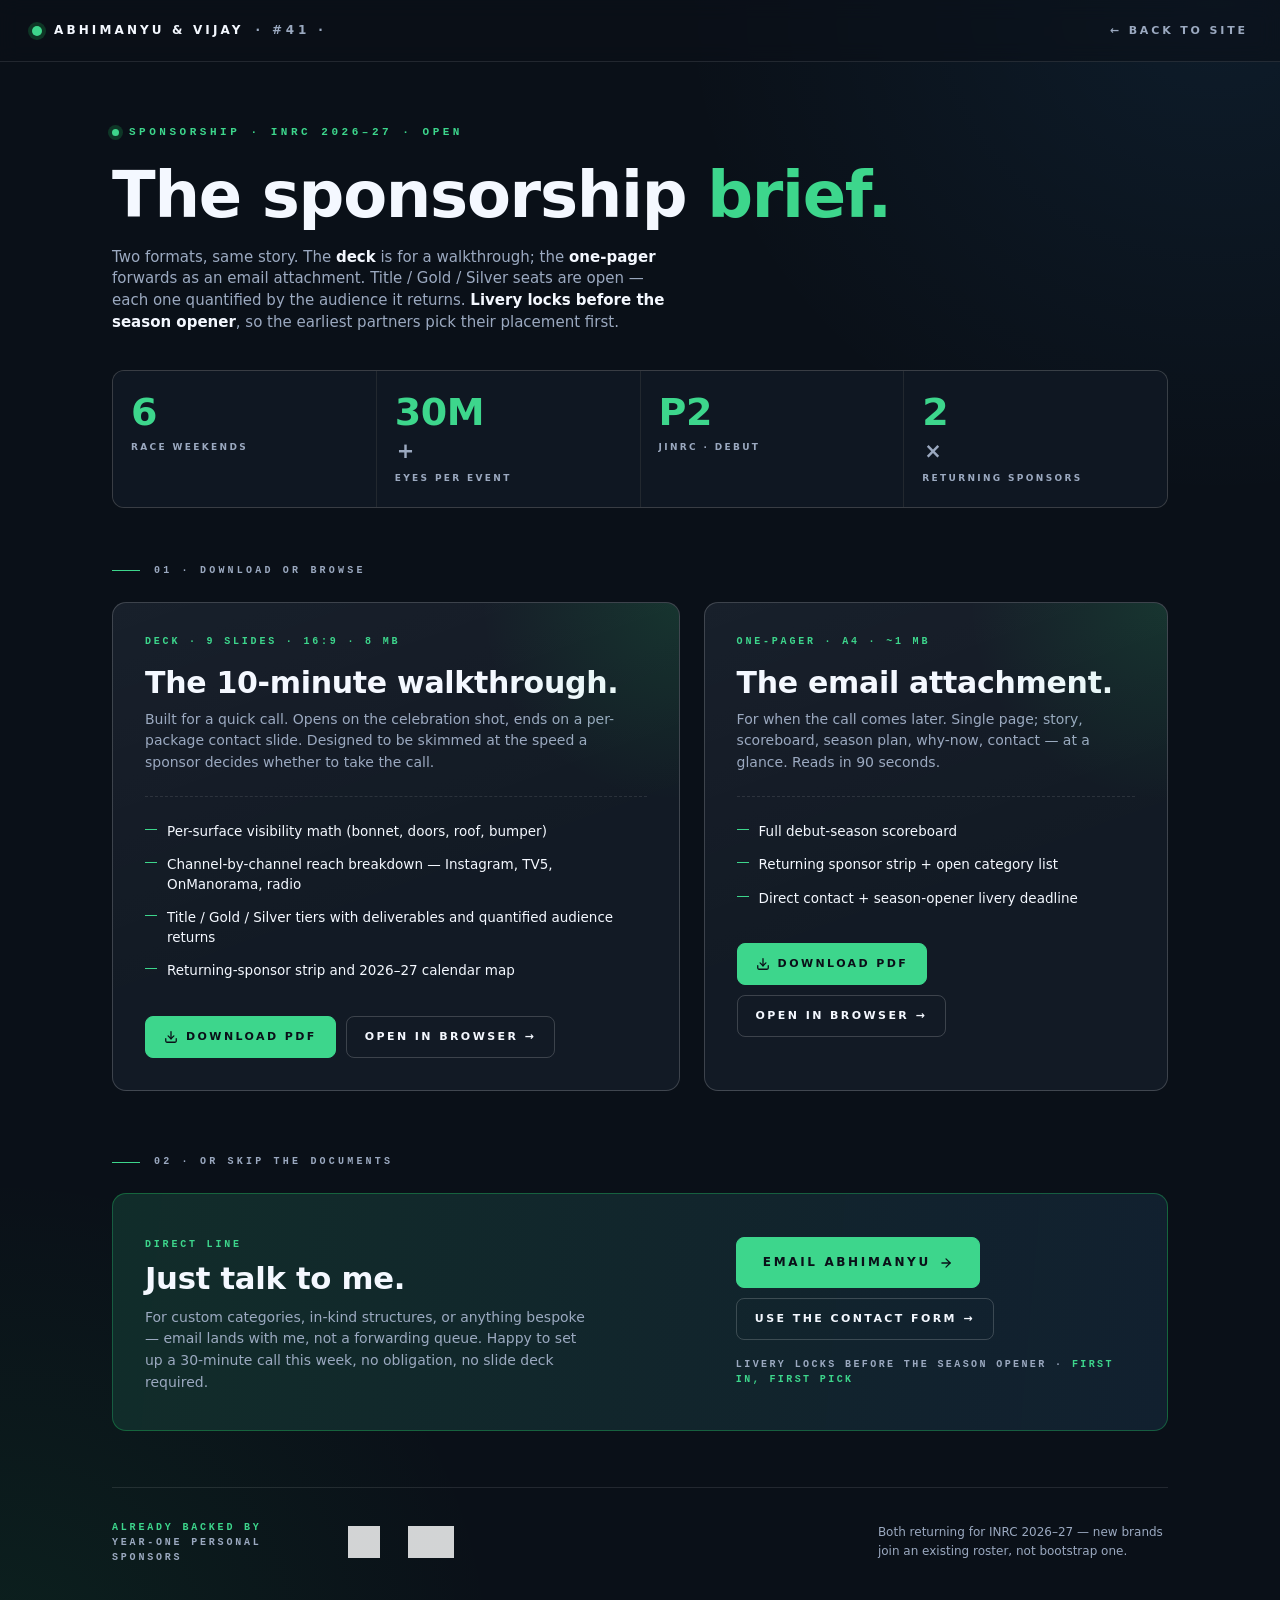
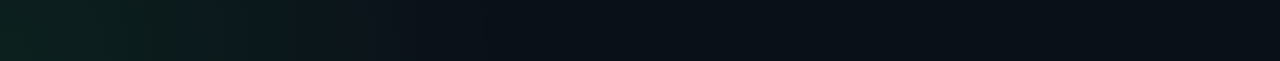
==== commit ba78aa7d: "Brand consistency, trust fixes, and a redesigned season globe Trust / credibility (sponsor diligence" ====
--- a/pitch/index.html
+++ b/pitch/index.html
@@ -7,7 +7,7 @@
 <meta name="description" content="Sponsorship brief for Abhimanyu &amp; Vijay's INRC 2026–27 campaign — deck + one-pager. Title / Gold / Silver seats open. Livery locks before the season opener." />
 
 <!-- Favicon -->
-<link rel="icon" type="image/svg+xml" href="data:image/svg+xml,%3Csvg xmlns='http://www.w3.org/2000/svg' viewBox='0 0 64 64'%3E%3Crect width='64' height='64' rx='10' fill='%230a1018'/%3E%3Ctext x='32' y='46' text-anchor='middle' font-family='Arial Black,Arial,sans-serif' font-size='36' font-weight='900' fill='%2322e66b'%3E41%3C/text%3E%3C/svg%3E" />
+<link rel="icon" type="image/svg+xml" href="data:image/svg+xml,%3Csvg xmlns='http://www.w3.org/2000/svg' viewBox='0 0 64 64'%3E%3Crect width='64' height='64' rx='10' fill='%230a1018'/%3E%3Ctext x='32' y='46' text-anchor='middle' font-family='Arial Black,Arial,sans-serif' font-size='36' font-weight='900' fill='%233DD68C'%3E41%3C/text%3E%3C/svg%3E" />
 <link rel="apple-touch-icon" href="../assets/images/portrait-color.png" />
 
 <!-- Open Graph / Twitter -->
@@ -32,7 +32,7 @@
     --line-2:  rgba(255,255,255,0.18);
     --text:    #f4f8ff;
     --mute:    #9ba9c0;
-    --accent:  #22e66b;
+    --accent:  #3DD68C;
     --blue:    #38a9ff;
   }
   * { box-sizing: border-box; }
--- a/assets/css/chrome.css
+++ b/assets/css/chrome.css
@@ -7,7 +7,7 @@
    ========================================================== */
 
 :root {
-  --chrome-accent: #22e66b;
+  --chrome-accent: #3DD68C;
   --chrome-bg:     #05080e;
   --chrome-text:   #f4f8ff;
   --chrome-mute:   #c9d5e8;
